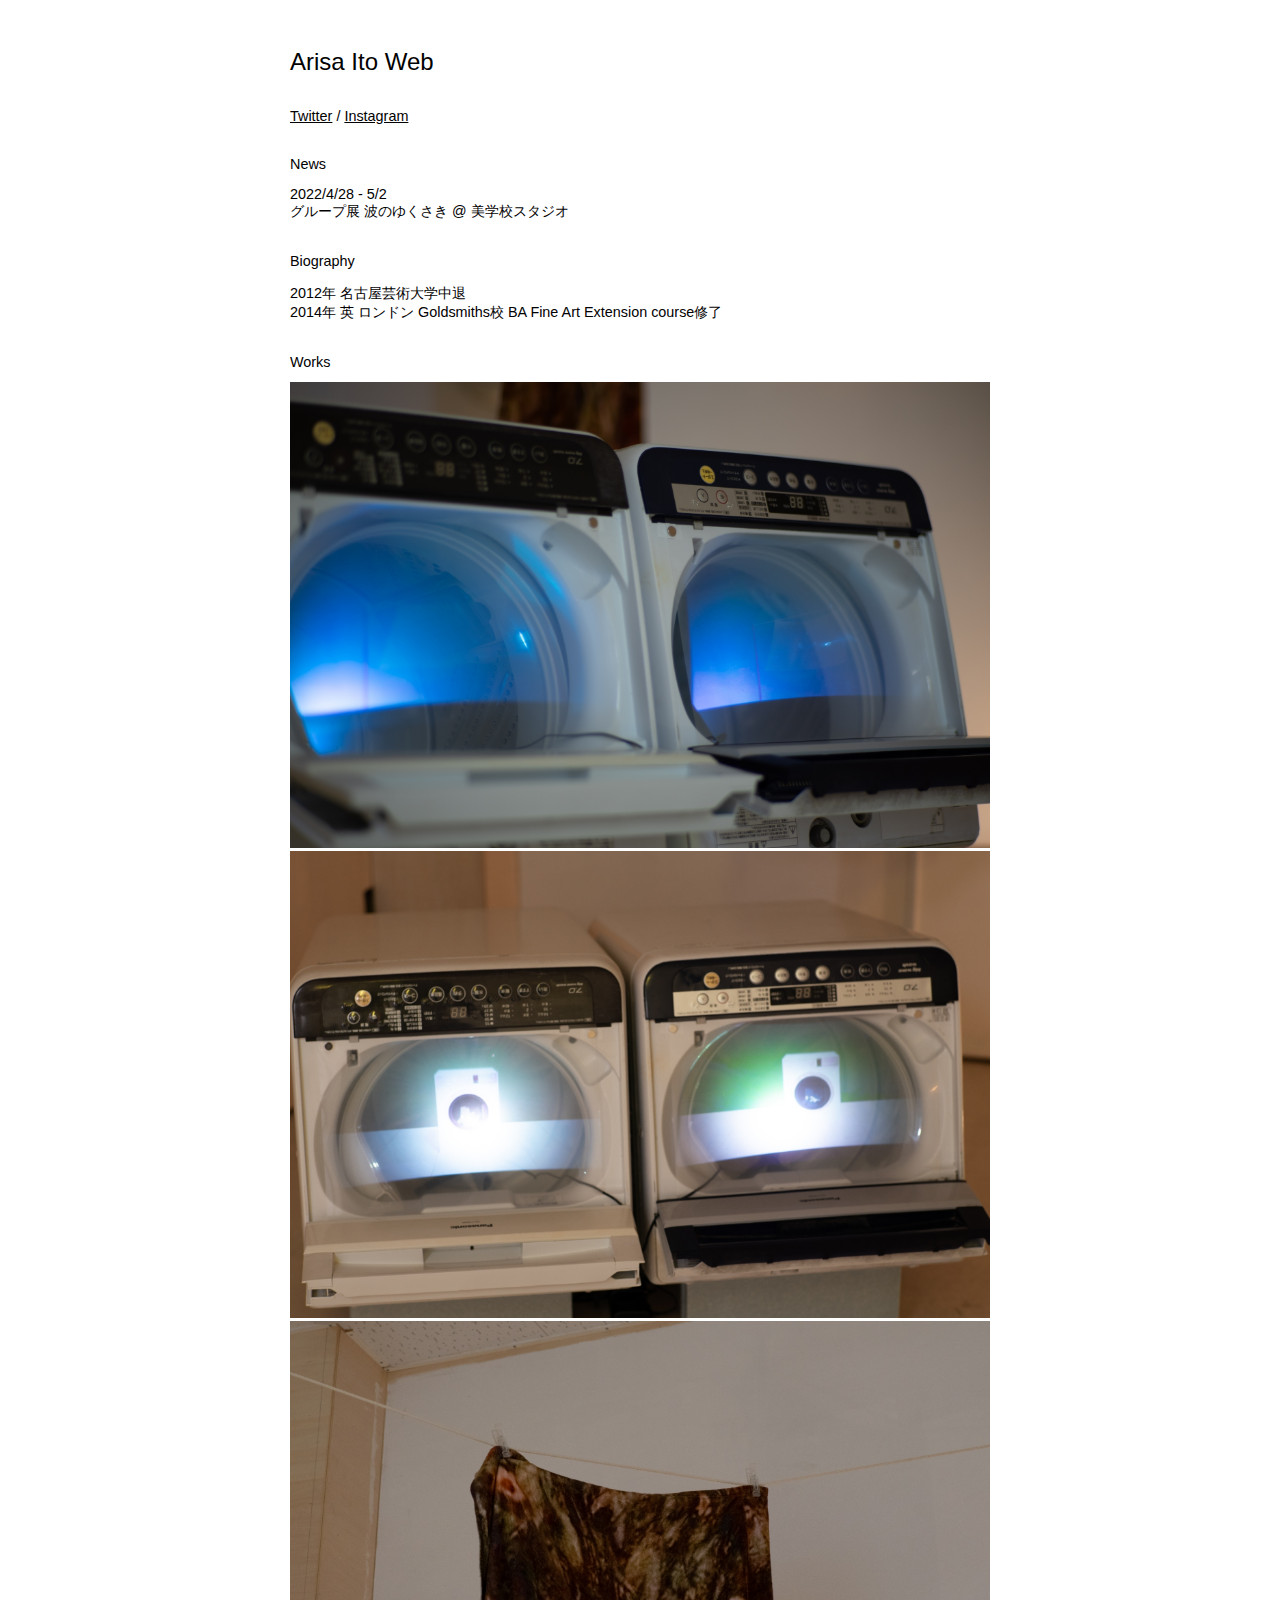
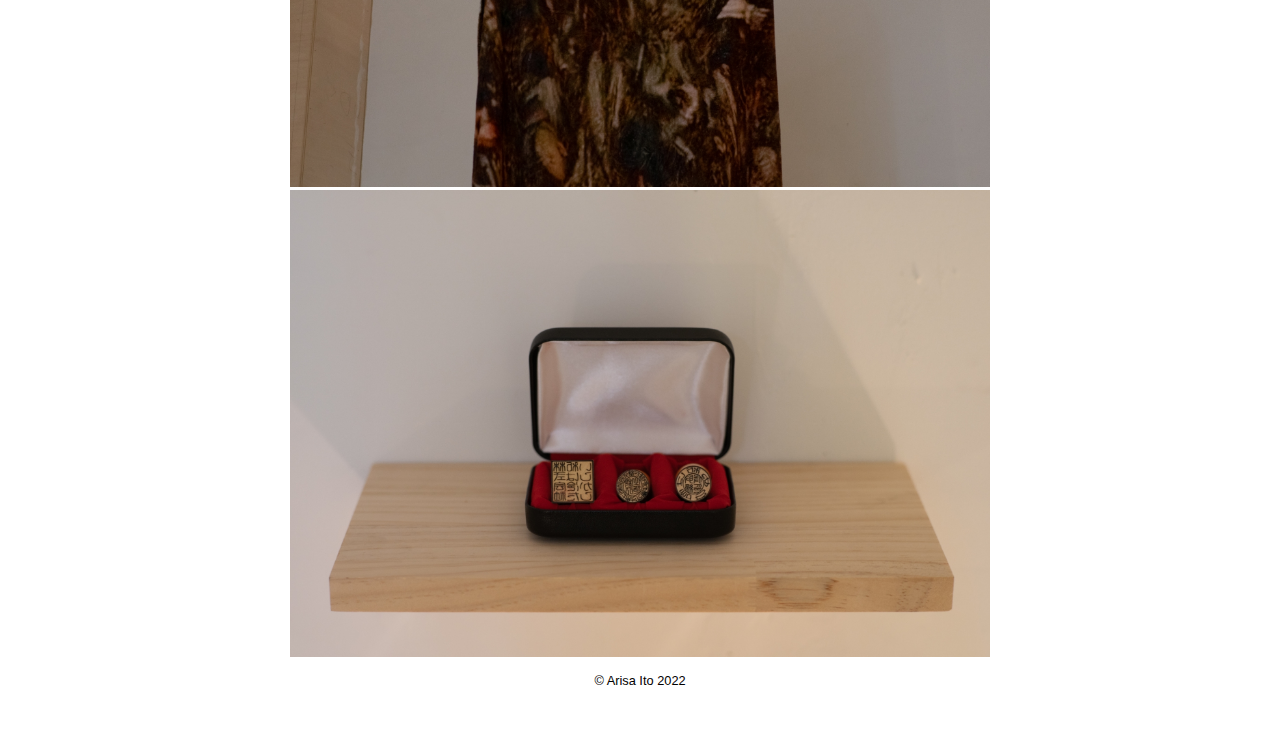
==== index.html @ eee56703 "update" ====
<!DOCTYPE html>
<html lang="en">
  <head>
    <meta charset="UTF-8" />
    <meta http-equiv="X-UA-Compatible" content="IE=edge" />
    <meta name="viewport" content="width=device-width, initial-scale=1.0" />
    <title>Document</title>
    <style>
      body {
        background: white;
        color: rgb(2, 1, 1);
        font-size: 0.9rem;
        font-family: Arial, Helvetica, sans-serif;
      }
      .container {
        max-width: 700px;
        margin: 3rem auto;
      }
      h1,
      h2 {
        font-weight: normal;
      }
      h1 {
        font-size: 1.5rem;
        margin: 2rem auto;
      }
      h2,
      p {
        font-size: 0.9rem;
      }
      h2 {
        margin-top: 2rem;
      }
      img {
        width: 100%;
      }
      a {
        color: inherit;
      }
      a:hover {
        color: gray;
      }
      .copyright {
        text-align: center;
        font-size: 0.8rem;
      }
    </style>
  </head>
  <body>
    <div class="container">
      <h1 class="">Arisa Ito Web</h1>
      <a href="https://twitter.com/saharu54">Twitter</a> /
      <a href="https://www.instagram.com/______ai________/">Instagram</a>
      <h2>News</h2>
      <p>
        2022/4/28 - 5/2<br />
        グループ展 波のゆくさき @ 美学校スタジオ
      </p>
      <h2>Biography</h2>
      <p>
        2012年 名古屋芸術大学中退<br />
        2014年 英 ロンドン Goldsmiths校 BA Fine Art Extension course修了<br />
      </p>
      <h2>Works</h2>
      <img src="00.jpg" />
      <img src="01.jpg" />
      <img src="02.jpg" />
      <img src="03.jpg" />
      <p class="copyright">© Arisa Ito 2022</p>
    </div>
  </body>
</html>
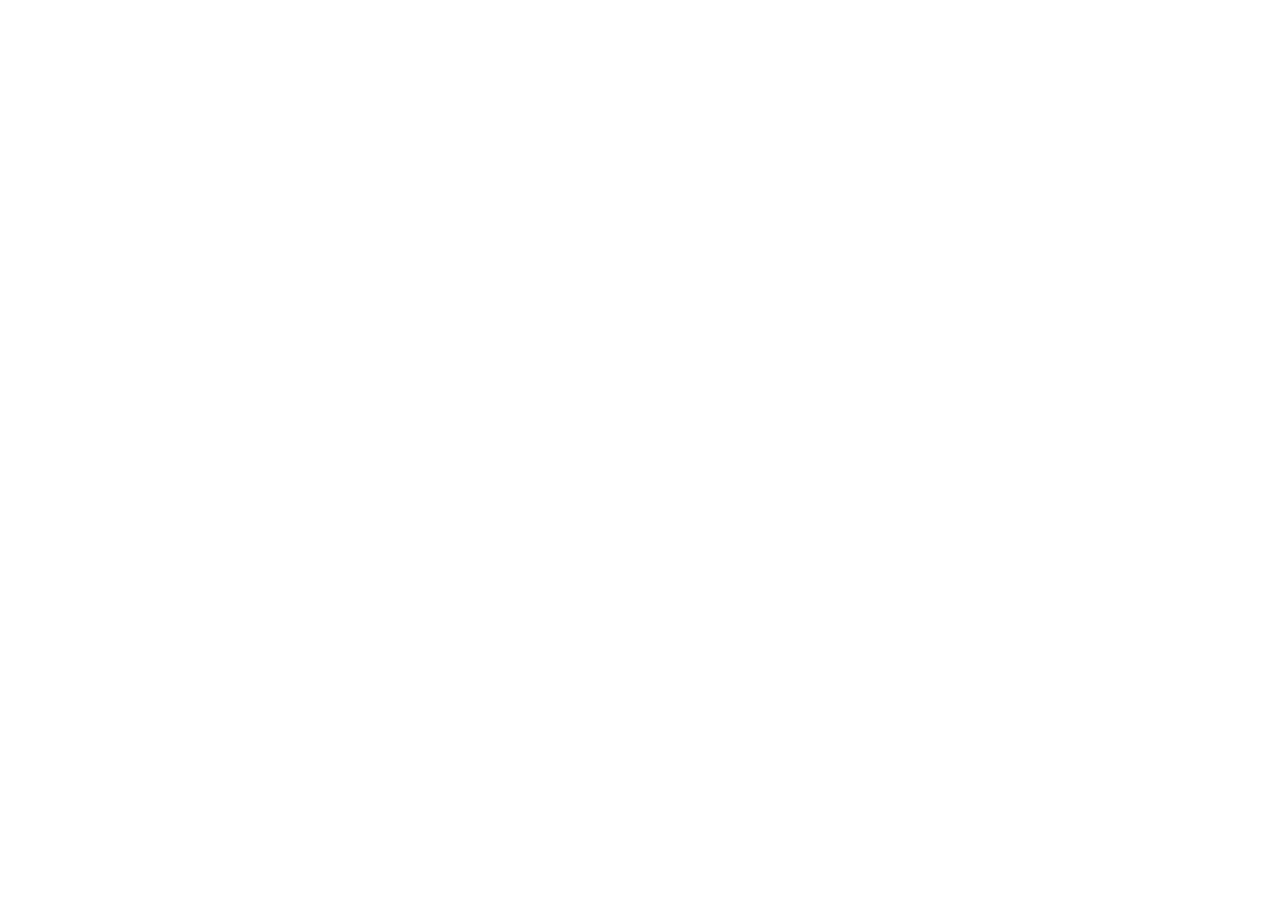
==== commit f9f9d317: "update" ====
--- a/index.html
+++ b/index.html
@@ -1,72 +1,9 @@
 <!DOCTYPE html>
-<html lang="en">
+<html>
   <head>
-    <meta charset="UTF-8" />
-    <meta http-equiv="X-UA-Compatible" content="IE=edge" />
-    <meta name="viewport" content="width=device-width, initial-scale=1.0" />
-    <title>Document</title>
-    <style>
-      body {
-        background: white;
-        color: rgb(2, 1, 1);
-        font-size: 0.9rem;
-        font-family: Arial, Helvetica, sans-serif;
-      }
-      .container {
-        max-width: 700px;
-        margin: 3rem auto;
-      }
-      h1,
-      h2 {
-        font-weight: normal;
-      }
-      h1 {
-        font-size: 1.5rem;
-        margin: 2rem auto;
-      }
-      h2,
-      p {
-        font-size: 0.9rem;
-      }
-      h2 {
-        margin-top: 2rem;
-      }
-      img {
-        width: 100%;
-      }
-      a {
-        color: inherit;
-      }
-      a:hover {
-        color: gray;
-      }
-      .copyright {
-        text-align: center;
-        font-size: 0.8rem;
-      }
-    </style>
+    <meta charset="utf-8">
+    <meta name="viewport" content="width=device-width, user-scalable=no, minimum-scale=1.0, maximum-scale=1.0">
+    <link rel="stylesheet" href="./static/css/style.css">
   </head>
-  <body>
-    <div class="container">
-      <h1 class="">Arisa Ito Web</h1>
-      <a href="https://twitter.com/saharu54">Twitter</a> /
-      <a href="https://www.instagram.com/______ai________/">Instagram</a>
-      <h2>News</h2>
-      <p>
-        2022/4/28 - 5/2<br />
-        グループ展 波のゆくさき @ 美学校スタジオ
-      </p>
-      <h2>Biography</h2>
-      <p>
-        2012年 名古屋芸術大学中退<br />
-        2014年 英 ロンドン Goldsmiths校 BA Fine Art Extension course修了<br />
-      </p>
-      <h2>Works</h2>
-      <img src="00.jpg" />
-      <img src="01.jpg" />
-      <img src="02.jpg" />
-      <img src="03.jpg" />
-      <p class="copyright">© Arisa Ito 2022</p>
-    </div>
-  </body>
-</html>
+  <body></body>
+</html>--- a/static/css/style.css
+++ b/static/css/style.css
@@ -0,0 +1 @@
+﻿@import"https://fonts.googleapis.com/css?family=Sawarabi+Gothic";html,body,div,span,applet,object,iframe,h1,h2,h3,h4,h5,h6,p,blockquote,pre,a,abbr,acronym,address,big,cite,code,del,dfn,em,img,ins,kbd,q,s,samp,small,strike,strong,sub,sup,tt,var,b,u,i,center,dl,dt,dd,ol,ul,li,fieldset,form,label,legend,table,caption,tbody,tfoot,thead,tr,th,td,article,aside,canvas,details,embed,figure,figcaption,footer,header,hgroup,menu,nav,output,ruby,section,summary,time,mark,audio,video{margin:0;padding:0;border:0;font-size:100%;font:inherit;vertical-align:baseline}article,aside,details,figcaption,figure,footer,header,hgroup,menu,nav,section{display:block}body{line-height:1}ol,ul{list-style:none}blockquote,q{quotes:none}blockquote:before,blockquote:after,q:before,q:after{content:"";content:none}table{border-collapse:collapse;border-spacing:0}button{background-color:rgba(0,0,0,0);border:none;cursor:pointer;outline:none;padding:0;appearance:none}*{box-sizing:border-box}a{display:inline-block}body{font-family:"Sawarabi Gothic"}.c-button{width:90%;min-width:300px;max-width:350px;color:#000;font-family:"Sawarabi Gothic";border:solid 1px #000;padding:.9rem;margin:auto;border-radius:100rem;font-size:1rem;position:relative}.c-button::after{content:"▷";position:absolute;top:50%;right:8%;transform:translateY(-50%);font-size:.9rem}
